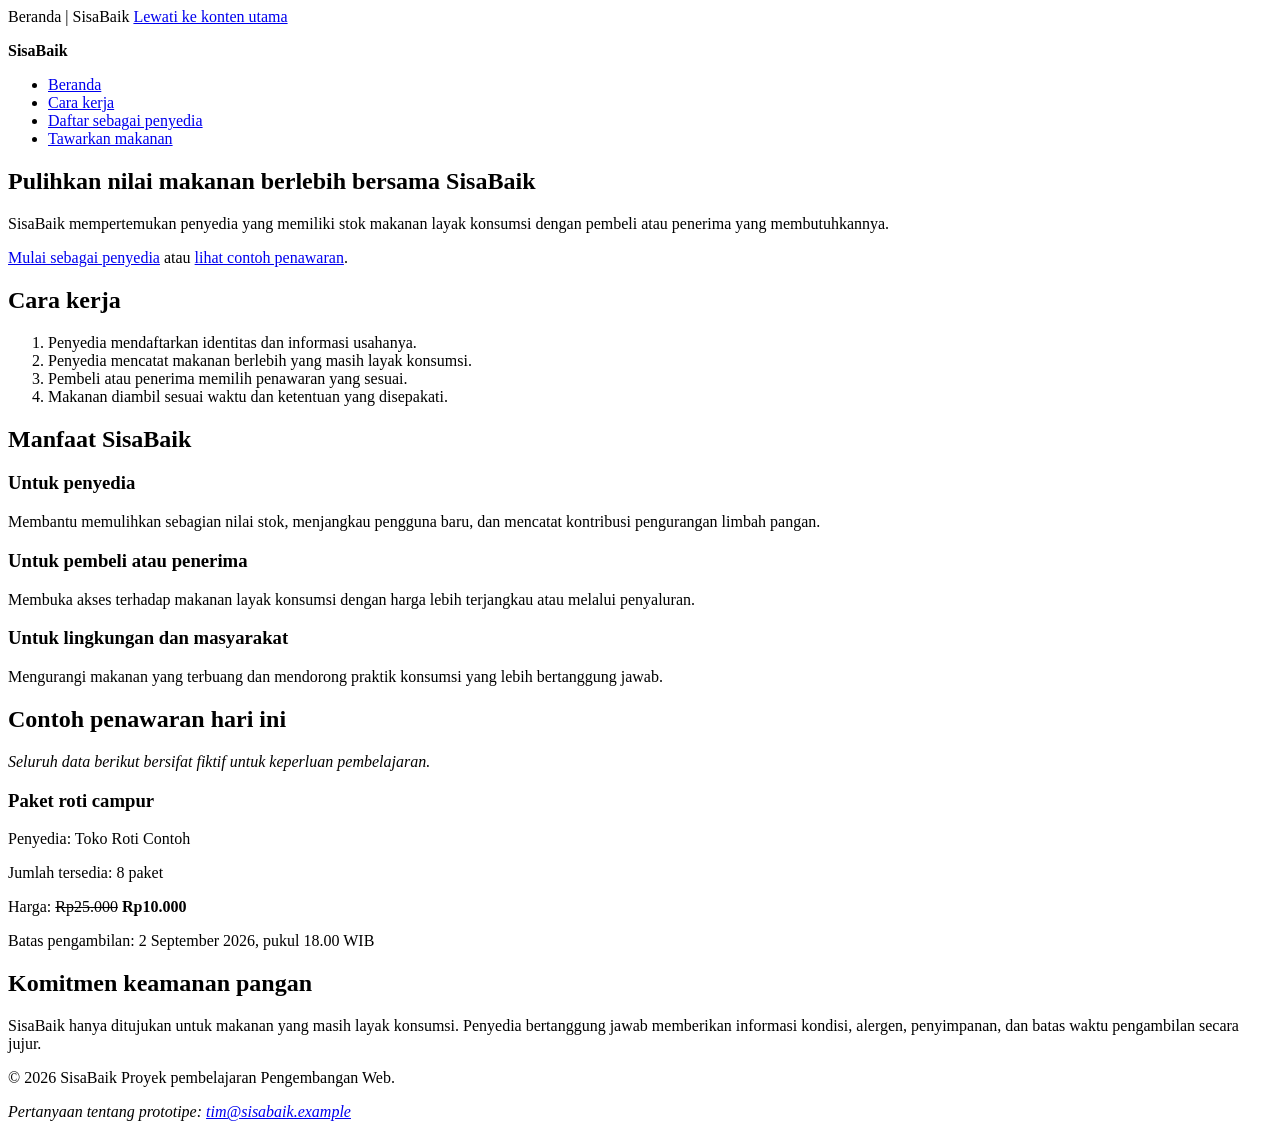
==== index.html @ 8a08f4ab "feat: add semantic SisaBaik information page" ====
<!doctype html>
<html lang="id">
<head>
<meta charset="utf-8">
<meta name="viewport" content="width=device-width, initial-scale=1">
<meta
name="description"
content="SisaBaik membantu penyedia menawarkan makanan berlebih agar tetap bernilai, terjangkau, dan tidak
terbuang."
<
<title>Beranda | SisaBaik</title>
</head>
<body>
<a href="#konten-utama">Lewati ke konten utama</a>
<header>
<p><strong>SisaBaik</strong></p>
<nav aria-label="Navigasi utama">
<ul>
<li><a href="index.html" aria-current="page">Beranda</a></li>
<li><a href="#cara-kerja">Cara kerja</a></li>
<li><a href="daftar-penyedia.html">Daftar sebagai penyedia</a></li>
<li><a href="tawarkan-makanan.html">Tawarkan makanan</a></li>
</ul>
</nav>
</header>
<main id="konten-utama" tabindex="-1">
<section aria-labelledby="judul-utama">
<h1 id="judul-utama">Pulihkan nilai makanan berlebih bersama SisaBaik</h1>
<p>
SisaBaik mempertemukan penyedia yang memiliki stok makanan layak konsumsi dengan pembeli atau penerima yang membutuhkannya.
</p>
<p>
<a href="daftar-penyedia.html">Mulai sebagai penyedia</a>
atau
<a href="#penawaran-contoh">lihat contoh penawaran</a>.
</p>
</section>
<section id="cara-kerja" aria-labelledby="judul-cara-kerja">
<h2 id="judul-cara-kerja">Cara kerja</h2>
<ol>
<li>Penyedia mendaftarkan identitas dan informasi usahanya. </li>
<li>Penyedia mencatat makanan berlebih yang masih layak konsumsi.</li>
<li>Pembeli atau penerima memilih penawaran yang sesuai.</li>
<li>Makanan diambil sesuai waktu dan ketentuan yang disepakati.</li>
</ol>
</section>
<section aria-labelledby="judul-manfaat">
<h2 id="judul-manfaat">Manfaat SisaBaik</h2>
<article>
<h3>Untuk penyedia</h3>
<p>
Membantu memulihkan sebagian nilai stok, menjangkau pengguna baru, dan mencatat kontribusi pengurangan limbah pangan.
</p>
</article>
<article>
<h3>Untuk pembeli atau penerima</h3>
<p>
Membuka akses terhadap makanan layak konsumsi dengan harga lebih terjangkau atau melalui penyaluran.
</p>
</article>
<article>
<h3>Untuk lingkungan dan masyarakat</h3>
<p>
Mengurangi makanan yang terbuang dan mendorong praktik konsumsi yang lebih bertanggung jawab.
</p>
</article>
</section>
<section id="penawaran-contoh" aria-labelledby="judul-penawaran">
<h2 id="judul-penawaran">Contoh penawaran hari ini</h2>
<p><em>Seluruh data berikut bersifat fiktif untuk keperluan pembelajaran.</em></p>
<article>
<h3>Paket roti campur</h3>
<p>Penyedia: Toko Roti Contoh</p>
<p>Jumlah tersedia: <data value="8">8 paket</data></p>
<p>Harga: <del>Rp25.000</del> <strong>Rp10.000</strong></p>
<p>
Batas pengambilan:
<time datetime="2026-09-02T18:00:00+07:00">
2 September 2026, pukul 18.00 WIB
</time>
</p>
</article>
</section>
<section aria-labelledby="judul-keamanan">
<h2 id="judul-keamanan">Komitmen keamanan pangan</h2>
<p>
    SisaBaik hanya ditujukan untuk makanan yang masih layak konsumsi. Penyedia bertanggung jawab memberikan informasi kondisi, alergen, penyimpanan, dan batas waktu pengambilan secara jujur.
</p>
</section>
</main>
<footer>
<p>&copy; 2026 SisaBaik Proyek pembelajaran Pengembangan Web.</p>
<address>
Pertanyaan tentang prototipe:
<a href="mailto:tim@sisabaik.example">tim@sisabaik.example</a>
</address>
</footer>
</body>
</html>
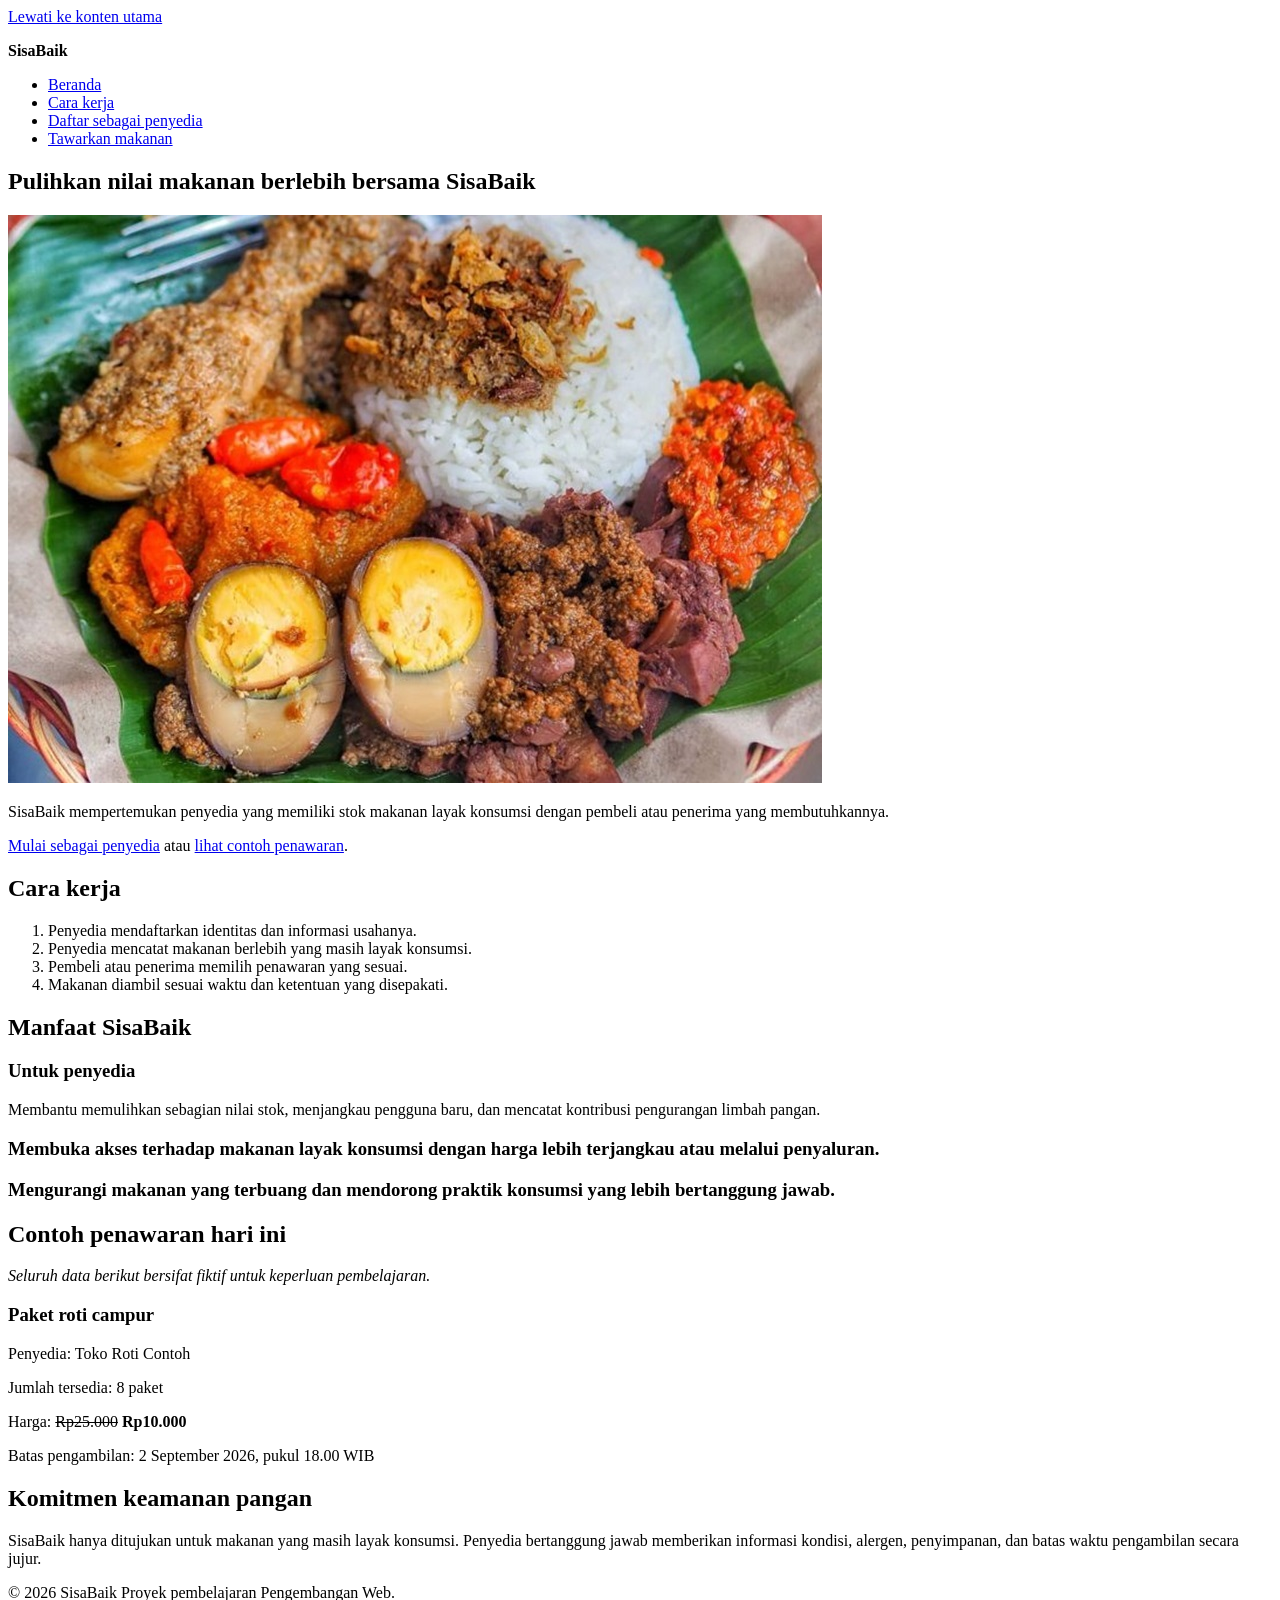
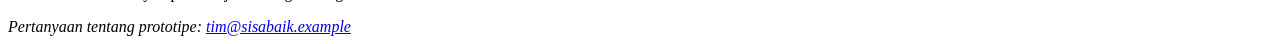
==== commit 17410489: "feat: add semantic SisaBaik information page" ====
--- a/index.html
+++ b/index.html
@@ -7,7 +7,7 @@
 name="description"
 content="SisaBaik membantu penyedia menawarkan makanan berlebih agar tetap bernilai, terjangkau, dan tidak
 terbuang."
-<
+>
 <title>Beranda | SisaBaik</title>
 </head>
 <body>
@@ -26,6 +26,7 @@
 <main id="konten-utama" tabindex="-1">
 <section aria-labelledby="judul-utama">
 <h1 id="judul-utama">Pulihkan nilai makanan berlebih bersama SisaBaik</h1>
+<img src="makanan-dari-daerah-di-indonesia.jpg" alt="Makanan berlebih yang ditawarkan">
 <p>
 SisaBaik mempertemukan penyedia yang memiliki stok makanan layak konsumsi dengan pembeli atau penerima yang membutuhkannya.
 </p>
@@ -53,13 +54,15 @@
 </p>
 </article>
 <article>
-<h3>Untuk pembeli atau penerima</h3>
+<h3>
+    <img="pembeli.jpg" alt="Untuk pembeli atau penerima">
 <p>
 Membuka akses terhadap makanan layak konsumsi dengan harga lebih terjangkau atau melalui penyaluran.
 </p>
 </article>
 <article>
-<h3>Untuk lingkungan dan masyarakat</h3>
+<h3>
+    <img="lingkungandanmasyarakat.jpg" alt="Untuk lingkungan dan masyarakat">
 <p>
 Mengurangi makanan yang terbuang dan mendorong praktik konsumsi yang lebih bertanggung jawab.
 </p>
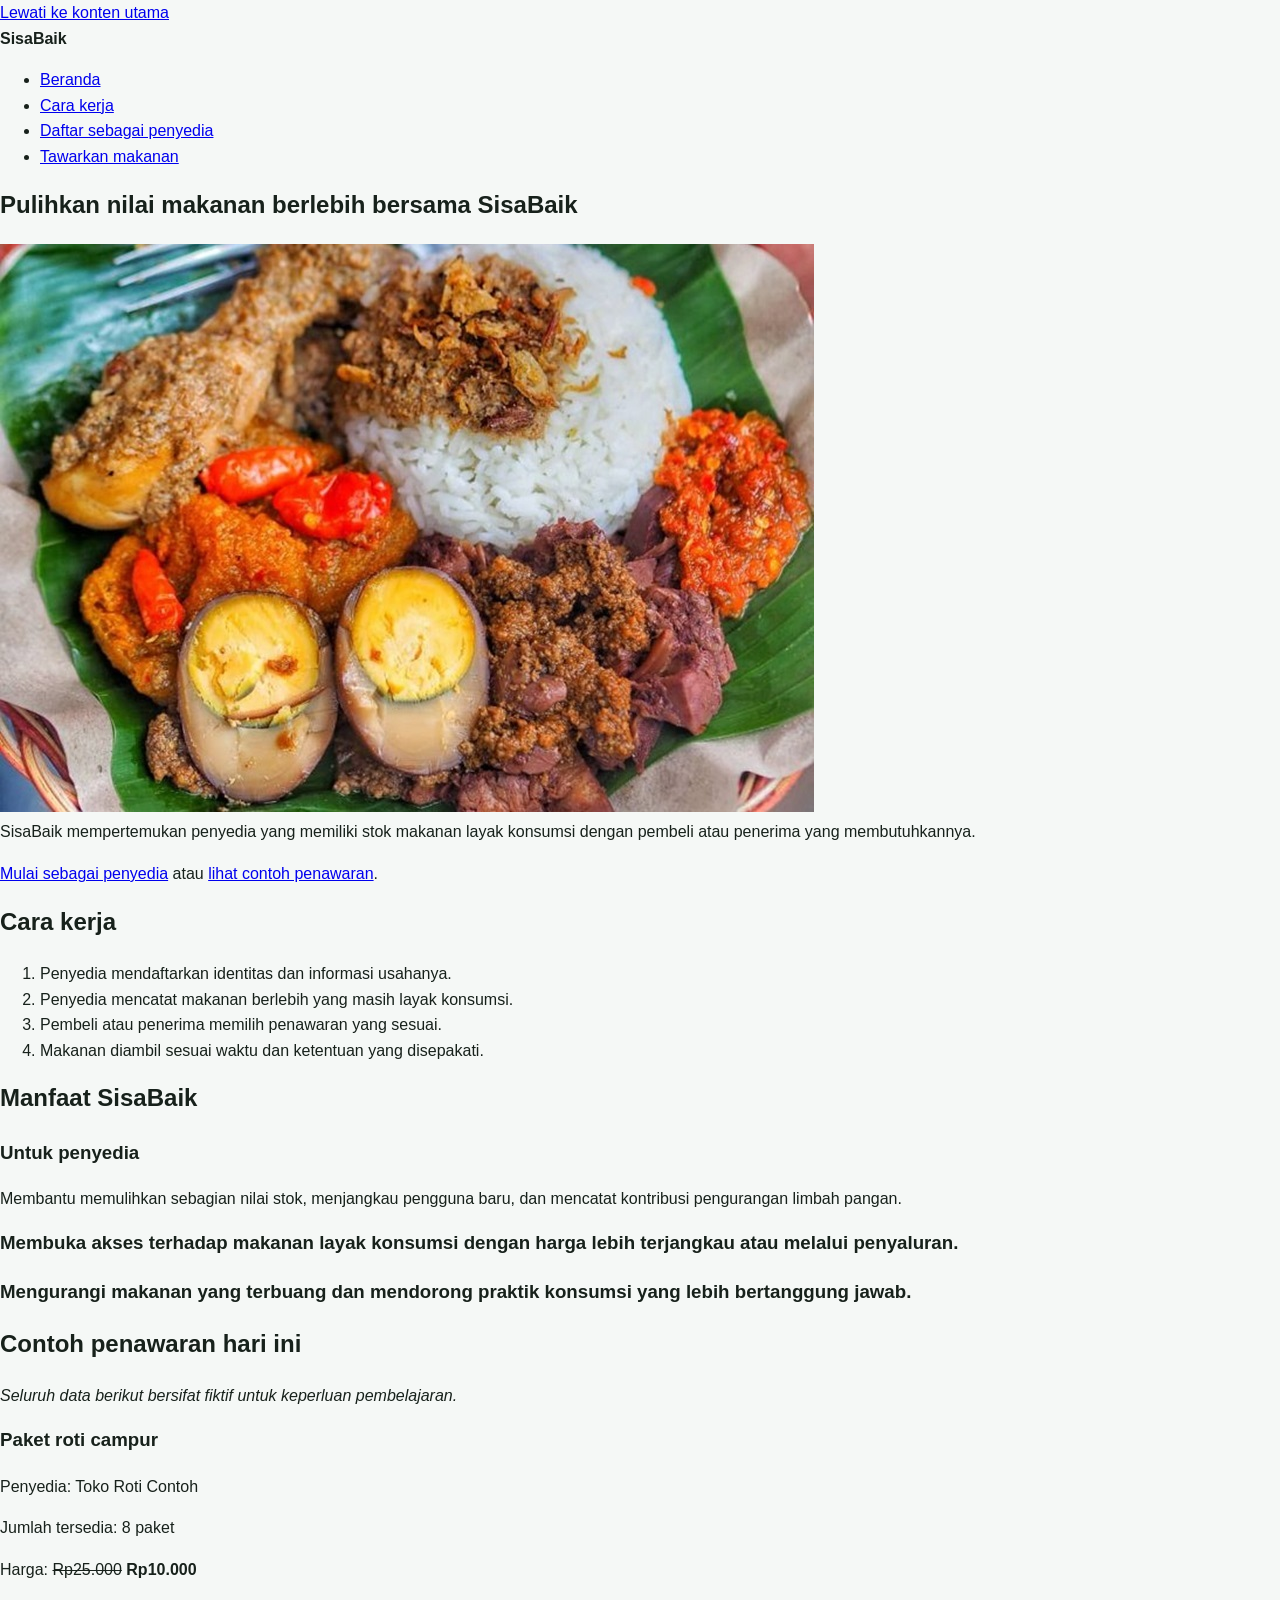
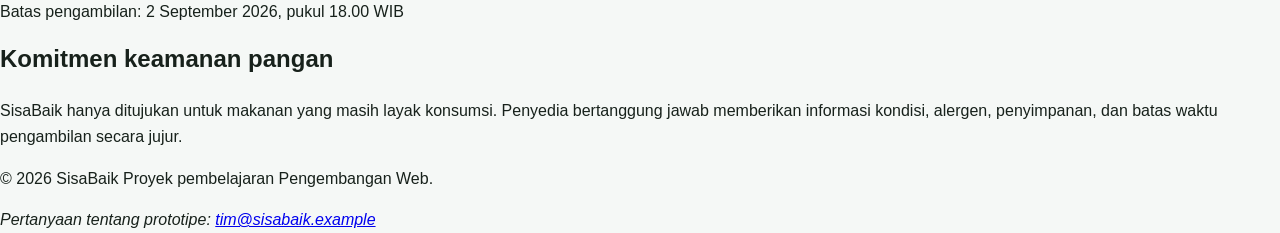
==== commit 616c4355: "feat: add responsive SisaBaik visual system" ====
--- a/index.html
+++ b/index.html
@@ -9,6 +9,7 @@
 terbuang."
 >
 <title>Beranda | SisaBaik</title>
+<link rel="stylesheet" href="styles.css">
 </head>
 <body>
 <a href="#konten-utama">Lewati ke konten utama</a>
--- a/styles.css
+++ b/styles.css
@@ -0,0 +1,281 @@
+:root {
+--color-primary: #176b4d;
+--color-primary-dark: #0f4f39;
+--color-primary-soft: #e8f5ef;
+--color-accent: #f2b84b;
+--color-text: #17211b;
+--color-muted: #52615a;
+--color-surface: #ffffff;
+--color-background: #f5f8f6;
+--color-border: #cbd8d1;
+--color-danger: #a52a2a;
+--shadow-card: 00.5rem 1.5rem rgb(23 33 27/10%);
+--radius-small: 0.5rem;
+--radius-medium: 0.9rem;
+--radius-large: 1.4rem;
+--content-width: 72rem;
+}
+*
+*::before,
+*::after {
+box-sizing: border-box;
+}
+html {
+scroll-behavior: smooth;
+}
+body {
+margin: 0;
+background: var(--color-background);
+color: var(--color-text);
+font-family: Arial, Helvetica, sans-serif;
+font-size: 1rem;
+line-height: 1.6;
+}
+h1, h2, h3, p { margin-block-start: 0; }
+h1,
+h2,
+h3 { } line-height: 1.2;
+h1 {
+max-width: 18ch;
+} margin-block-end: 1rem; font-size: clamp(2rem, 7vw, 3.75rem);
+h2 {
+} margin-block-end: 1rem; font-size: clamp(1.5rem, 4vw, 2.25rem);
+h3 {
+} margin-block-end: 0.6rem; font-size: 1.2rem;
+a { } color: var(--color-primary-dark); text-underline-offset: 0.2em;
+a:hover {
+    text-decoration-thickness: 0.18em;
+}
+:focus-visible {
+outline: 0.2rem solid var(--color-accent);
+outline-offset: 0.2rem;
+}
+.skip-link {
+position: absolute;
+inset-block-start: 0.5rem;
+inset-inline-start: 0.5rem;
+z-index: 100;
+padding: 0.7rem 1rem;
+border-radius: var(--radius-small);
+background: var(--color-text);
+color: var(--color-surface);
+transform: translateY(-180%);
+}
+.skip-link:focus {
+transform: translateY(0);
+}
+.container {
+width: min (100% - 2rem, var(--content-width));
+margin-inline: auto;
+}
+.site-header {
+background: var(--color-surface);
+border-block-end: 0.0625rem solid var(--color-border);
+}
+.header-layout { display: flex;
+    flex-direction: column;
+gap: 0.75rem;
+padding-block: 1rem;
+}
+.brand {
+} margin: 0; color: var(--color-primary-dark); font-size: 1.4rem; font-weight: 700;
+.nav-list {
+}
+display: flex; flex-wrap: wrap; gap: 0.5rem 1rem; margin: 0;
+padding: 0;
+list-style: none;
+.nav-list a {
+} display: inline-block; padding-block: 0.35rem;
+font-weight: 700;
+.nav-list a[aria-current="page"] {
+}
+color: var(--color-primary);
+text-decoration-thickness: 0.2em;
+.hero {
+padding-block: clamp (3rem, 10vw, 7rem);
+background:
+linear-gradient(135deg, rgb(232 245 239/95%), rgb(255 255 255/92%));
+}
+.hero-layout {
+display: grid; gap: 2rem; align-items: center;
+}
+.eyebrow {
+margin-block-end: 0.5rem; color: var(--color-primary-dark); font-weight: 700; letter-spacing: 0.05em; text-transform: uppercase;
+}
+.lead {
+max-width: 62ch; color: var(--color-muted); font-size: 1.1rem;
+}
+.hero-panel {
+padding: 1.5rem; border: 0.0625rem solid var(--color-border); border-radius: var(--radius-large); background: var(--color-surface); box-shadow: var(--shadow-card);
+}
+.hero-panel strong { display: block; color: var(--color-primary-dark); font-size: 2rem;
+}
+.button-group,
+.form-actions {
+display: flex;
+flex-wrap: wrap;
+gap: 0.75rem;
+align-items: center;
+}
+.button {
+display: inline-block; padding: 0.75rem 1rem; border: 0.125rem solid var(--color-primary); border-radius: var(--radius-small); background: var(--color-primary); color: var(--color-surface); font: inherit;
+font-weight: 700;
+line-height: 1.2;
+text-decoration: none;
+cursor: pointer;
+}
+.button:hover {
+background: var(--color-primary-dark); border-color: var(--color-primary-dark);
+}
+.button-secondary {
+background: transparent;
+color: var(--color-primary-dark);
+}
+.section {
+padding-block: clamp(2.5rem, 7vw, 5rem);
+}
+.section-alt {
+background: var(--color-surface);
+}
+.section-intro {
+max-width: 65ch;
+color: var(--color-muted);
+}
+.steps-grid,
+.benefit-grid, .offer-grid { display: grid; grid-template-columns: 1fr; gap: 1rem;
+}
+.card {
+padding: 1.25rem; border: 0.0625rem solid var(--color-border); border-radius: var(--radius-medium); background: var(--color-surface); box-shadow: var(--shadow-card);
+}
+.step-number {
+display: inline-grid; width: 2.25rem;
+height: 2.25rem; margin-block-end: 0.75rem; place-items: center; border-radius: 50%; background: var(--color-primary-soft); color: var(--color-primary-dark); font-weight: 700;
+}
+.offer-card {
+}
+display: flex;
+flex-direction: column;
+overflow: hidden;
+border: 0.0625rem solid var(--color-border);
+border-radius: var(--radius-medium);
+background: var(--color-surface);
+box-shadow: var(--shadow-card);
+.offer-card_visual {
+min-height: 8rem;
+background: linear-gradient(135deg, var(--color-primary), var(--color-primary-dark));
+}
+.offer-card_content {
+display: flex;
+flex: 1;
+flex-direction: column;
+padding: 1.25rem;
+}
+.offer-card_meta {
+color: var(--color-muted);
+}
+.offer-card_price {
+margin-block-start: auto; font-size: 1.15rem;
+}
+.badge {
+display: inline-block;
+width: fit-content;
+margin-block-end: 0.75rem;
+padding: 0.25rem 0.6rem;
+border-radius: 999px;
+background: var(--color-primary-soft);
+color: var(--color-primary-dark);
+font-size: 0.85rem;
+font-weight: 700;
+}
+.notice {
+padding: 1rem;
+border-inline-start: 0.3rem solid var(--color-primary);
+border-radius: var(--radius-small);
+background: var(--color-primary-soft);
+}
+.page-heading {
+padding-block: clamp(2.5rem, 7vw, 5rem) 2rem;
+}
+.form-card {
+max-width: 56rem;
+margin-block-end: 3rem;
+padding: clamp (1rem, 4vw, 2rem);
+border: 0.0625rem solid var(--color-border);
+border-radius: var(--radius-large);
+background: var(--color-surface);
+box-shadow: var(--shadow-card);
+}
+.form-section {
+margin: 0 0 1.5rem;
+padding: 1.25rem;
+border: 0.0625rem solid var(--color-border);
+border-radius: var(--radius-medium);
+}
+.form-section legend {
+padding-inline: 0.4rem;
+color: var(--color-primary-dark); font-size: 1.1rem; font-weight: 700;
+}
+label {
+} display: inline-block; margin-block-end: 0.35rem; font-weight: 700;
+input,
+select,
+textarea {
+width: 100%; padding: 0.7rem 0.75rem; border: 0.0625rem solid #809087; border-radius: var(--radius-small); background: var(--color-surface); color: var(--color-text);
+font: inherit;
+}
+textarea {
+resize: vertical;
+}
+input:focus,
+select:focus,
+textarea:focus {
+border-color: var(--color-primary-dark);
+}
+input[type="checkbox"],
+input[type="radio"] {
+width: 1.1rem;
+height: 1.1rem; margin: 0.2rem 0 0; accent-color: var(--color-primary);
+}
+.required-note {
+} color: var(--color-muted);
+.site-footer {
+padding-block: 2rem;
+background: var(--color-primary-dark); color: var(--color-surface);
+}
+.site-footer a { } color: var(--color-surface);
+.footer-layout {
+} display: flex; flex-direction: column; gap: 0.5rem;
+.footer-layout p,
+.footer-layout address {
+margin: 0;
+}
+@media (min-width: 48rem) {
+.header-layout {
+flex-direction: row;
+justify-content: space-between;
+align-items: center;
+}
+.hero-layout {
+grid-template-columns: minmax(0, 1.5fr) minmax (15rem, 0.7fr);
+}
+.steps-grid,
+.benefit-grid {
+grid-template-columns: repeat(3, minmax(0, 1fr));
+}
+.offer-grid { } grid-template-columns: repeat(2, minmax(0, 1fr));
+.footer-layout {
+flex-direction: row;
+justify-content: space-between;
+align-items: center;
+}
+}
+@media (min-width: 68rem) {
+.offer-grid {
+grid-template-columns: repeat(3, minmax(0, 1fr));
+}
+}
+@media (prefers-reduced-motion: reduce) {
+html {
+scroll-behavior: auto;
+}
+}
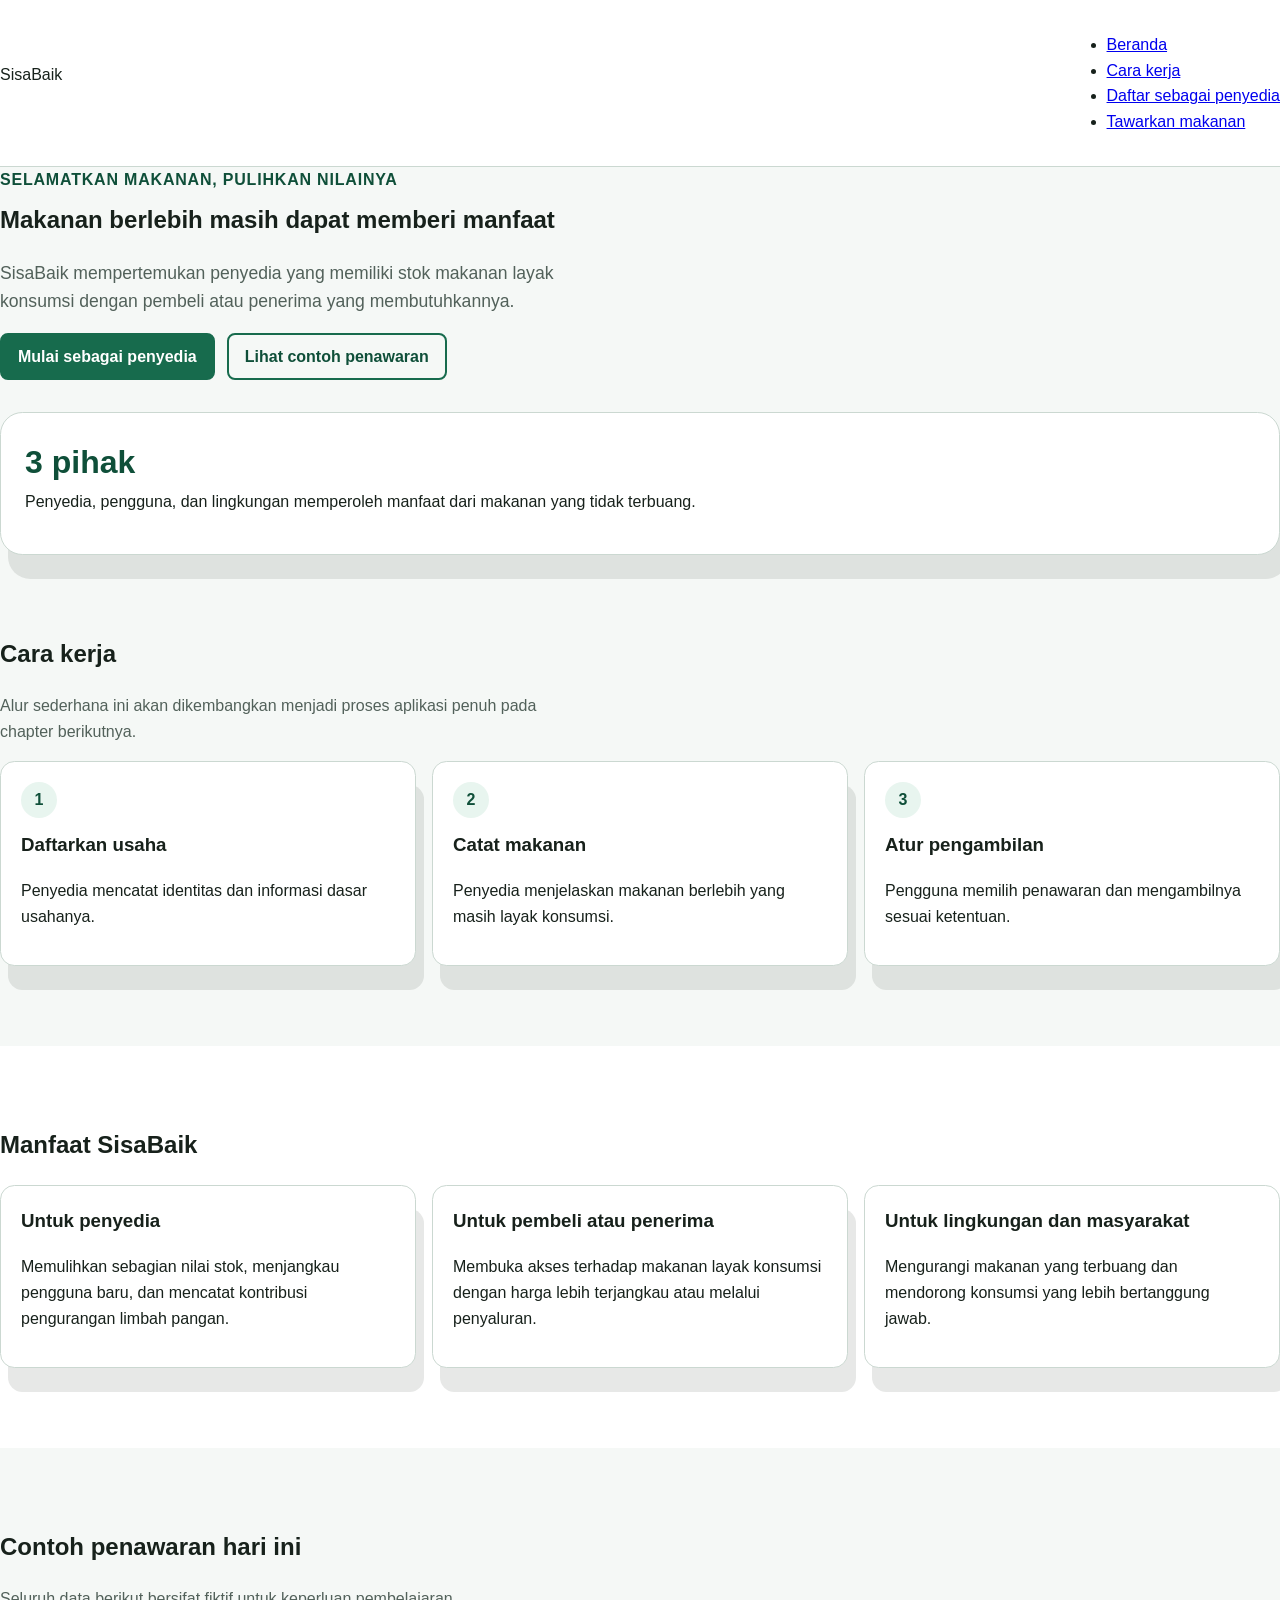
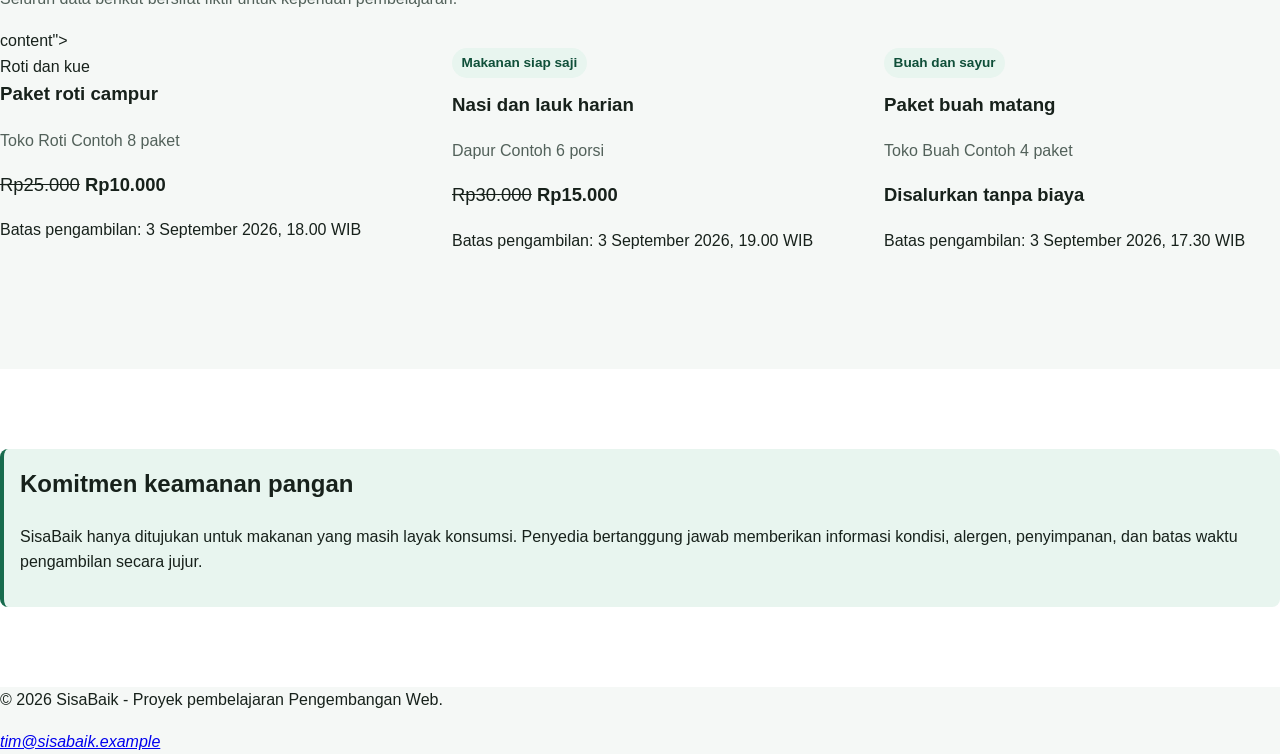
==== commit 6b747302: "style: apply responsive layout to SisaBaik pages" ====
--- a/index.html
+++ b/index.html
@@ -3,101 +3,144 @@
 <head>
 <meta charset="utf-8">
 <meta name="viewport" content="width=device-width, initial-scale=1">
-<meta
-name="description"
-content="SisaBaik membantu penyedia menawarkan makanan berlebih agar tetap bernilai, terjangkau, dan tidak
-terbuang."
->
+<meta name="description" content="SisaBaik membantu penyedia menawarkan makanan berlebih agar tetap bernilai, terjangkau, dan tidak terbuang.">
 <title>Beranda | SisaBaik</title>
 <link rel="stylesheet" href="styles.css">
 </head>
 <body>
-<a href="#konten-utama">Lewati ke konten utama</a>
-<header>
-<p><strong>SisaBaik</strong></p>
+<a class="skip-link" href="#konten-utama">Lewati ke konten utama</a>
+<header class="site-header">
+<div class="container header-layout">
+<p class="brand">SisaBaik</p>
 <nav aria-label="Navigasi utama">
-<ul>
+<ul class="nav-list">
 <li><a href="index.html" aria-current="page">Beranda</a></li>
 <li><a href="#cara-kerja">Cara kerja</a></li>
 <li><a href="daftar-penyedia.html">Daftar sebagai penyedia</a></li>
 <li><a href="tawarkan-makanan.html">Tawarkan makanan</a></li>
 </ul>
 </nav>
+</div>
 </header>
 <main id="konten-utama" tabindex="-1">
-<section aria-labelledby="judul-utama">
-<h1 id="judul-utama">Pulihkan nilai makanan berlebih bersama SisaBaik</h1>
-<img src="makanan-dari-daerah-di-indonesia.jpg" alt="Makanan berlebih yang ditawarkan">
-<p>
-SisaBaik mempertemukan penyedia yang memiliki stok makanan layak konsumsi dengan pembeli atau penerima yang membutuhkannya.
-</p>
-<p>
-<a href="daftar-penyedia.html">Mulai sebagai penyedia</a>
-atau
-<a href="#penawaran-contoh">lihat contoh penawaran</a>.
-</p>
+<section class="hero" aria-labelledby="judul-utama">
+<div class="container hero-layout">
+<div>
+<p class="eyebrow">Selamatkan makanan, pulihkan nilainya</p>
+<h1 id="judul-utama">Makanan berlebih masih dapat memberi manfaat</h1>
+<p class="lead">SisaBaik mempertemukan penyedia yang memiliki stok makanan layak konsumsi dengan pembeli
+atau penerima yang membutuhkannya.</p>
+<div class="button-group">
+<a class="button" href="daftar-penyedia.html">Mulai sebagai penyedia</a>
+<a class="button button-secondary" href="#penawaran-contoh">Lihat contoh penawaran</a>
+</div>
+</div>
+<aside class="hero-panel" aria-label="Ringkasan manfaat SisaBaik">
+<strong>3 pihak</strong>
+<p>Penyedia, pengguna, dan lingkungan memperoleh manfaat dari makanan yang tidak terbuang.</p>
+</aside>
+</div>
 </section>
-<section id="cara-kerja" aria-labelledby="judul-cara-kerja">
+<section class="section" id="cara-kerja" aria-labelledby="judul-cara-kerja">
+<div class="container">
 <h2 id="judul-cara-kerja">Cara kerja</h2>
-<ol>
-<li>Penyedia mendaftarkan identitas dan informasi usahanya. </li>
-<li>Penyedia mencatat makanan berlebih yang masih layak konsumsi.</li>
-<li>Pembeli atau penerima memilih penawaran yang sesuai.</li>
-<li>Makanan diambil sesuai waktu dan ketentuan yang disepakati.</li>
-</ol>
+<p class="section-intro">Alur sederhana ini akan dikembangkan menjadi proses aplikasi penuh pada chapter
+berikutnya.</p>
+<div class="steps-grid">
+<article class="card">
+<span class="step-number" aria-hidden="true">1</span>
+<h3>Daftarkan usaha</h3>
+<p>Penyedia mencatat identitas dan informasi dasar usahanya.</p>
+</article>
+<article class="card">
+<span class="step-number" aria-hidden="true">2</span>
+<h3>Catat makanan</h3>
+<p>Penyedia menjelaskan makanan berlebih yang masih layak konsumsi.</p>
+</article>
+<article class="card">
+<span class="step-number" aria-hidden="true">3</span>
+<h3>Atur pengambilan</h3>
+<p>Pengguna memilih penawaran dan mengambilnya sesuai ketentuan.</p>
+</article>
+</div>
+</div>
 </section>
-<section aria-labelledby="judul-manfaat">
+<section class="section section-alt" aria-labelledby="judul-manfaat">
+<div class="container">
 <h2 id="judul-manfaat">Manfaat SisaBaik</h2>
-<article>
+<div class="benefit-grid">
+<article class="card">
 <h3>Untuk penyedia</h3>
-<p>
-Membantu memulihkan sebagian nilai stok, menjangkau pengguna baru, dan mencatat kontribusi pengurangan limbah pangan.
-</p>
+<p>Memulihkan sebagian nilai stok, menjangkau pengguna baru, dan mencatat kontribusi pengurangan limbah
+pangan.</p>
 </article>
-<article>
-<h3>
-    <img="pembeli.jpg" alt="Untuk pembeli atau penerima">
-<p>
-Membuka akses terhadap makanan layak konsumsi dengan harga lebih terjangkau atau melalui penyaluran.
-</p>
+<article class="card">
+<h3>Untuk pembeli atau penerima</h3>
+<p>Membuka akses terhadap makanan layak konsumsi dengan harga lebih terjangkau atau melalui
+penyaluran.</p>
 </article>
-<article>
-<h3>
-    <img="lingkungandanmasyarakat.jpg" alt="Untuk lingkungan dan masyarakat">
-<p>
-Mengurangi makanan yang terbuang dan mendorong praktik konsumsi yang lebih bertanggung jawab.
-</p>
+<article class="card">
+<h3>Untuk lingkungan dan masyarakat</h3>
+<p>Mengurangi makanan yang terbuang dan mendorong konsumsi yang lebih bertanggung jawab.</p>
 </article>
+</div>
+</div>
 </section>
-<section id="penawaran-contoh" aria-labelledby="judul-penawaran">
+<section class="section" id="penawaran-contoh" aria-labelledby="judul-penawaran">
+<div class="container">
 <h2 id="judul-penawaran">Contoh penawaran hari ini</h2>
-<p><em>Seluruh data berikut bersifat fiktif untuk keperluan pembelajaran.</em></p>
-<article>
+<p class="section-intro">Seluruh data berikut bersifat fiktif untuk keperluan pembelajaran.</p>
+<div class="offer-grid">
+<article class="offer-card">
+<div class="offer-card_visual" aria-hidden="true"></div>
+content"> <div class="offer-card
+<span class="badge">Roti dan kue</span>
 <h3>Paket roti campur</h3>
-<p>Penyedia: Toko Roti Contoh</p>
-<p>Jumlah tersedia: <data value="8">8 paket</data></p>
-<p>Harga: <del>Rp25.000</del> <strong>Rp10.000</strong></p>
-<p>
-Batas pengambilan:
-<time datetime="2026-09-02T18:00:00+07:00">
-2 September 2026, pukul 18.00 WIB
-</time>
-</p>
+<p class="offer-card_meta">Toko Roti Contoh <data value="8">8 paket</data></p>
+<p class="offer-card_price"><del>Rp25.000</del> <strong>Rp10.000</strong></p>
+<p>Batas pengambilan: <time datetime="2026-09-03T18:00:00+07:00">3 September 2026, 18.00
+WIB</time></p>
+</div>
 </article>
+<article class="offer-card">
+<div class="offer-card_visual" aria-hidden="true"></div>
+<div class="offer-card_content">
+<span class="badge">Makanan siap saji</span>
+<h3>Nasi dan lauk harian</h3>
+<p class="offer-card_meta">Dapur Contoh <data value="6">6 porsi</data></p>
+<p class="offer-card_price"><del>Rp30.000</del> <strong>Rp15.000</strong></p>
+<p>Batas pengambilan: <time datetime="2026-09-03T19:00:00+07:00">3 September 2026, 19.00
+WIB</time></p>
+</div>
+</article>
+<article class="offer-card">
+<div class="offer-card_visual" aria-hidden="true"></div>
+<div class="offer-card_content">
+<span class="badge">Buah dan sayur</span>
+<h3>Paket buah matang</h3>
+<p class="offer-card_meta">Toko Buah Contoh <data value="4">4 paket</data></p>
+<p class="offer-card_price"><strong>Disalurkan tanpa biaya</strong></p>
+<p>Batas pengambilan: <time datetime="2026-09-03T17:30:00+07:00">3 September 2026, 17.30
+WIB</time></p>
+</div>
+</article>
+</div>
+</div>
 </section>
-<section aria-labelledby="judul-keamanan">
+<section class="section section-alt" aria-labelledby="judul-keamanan">
+<div class="container">
+<div class="notice">
 <h2 id="judul-keamanan">Komitmen keamanan pangan</h2>
-<p>
-    SisaBaik hanya ditujukan untuk makanan yang masih layak konsumsi. Penyedia bertanggung jawab memberikan informasi kondisi, alergen, penyimpanan, dan batas waktu pengambilan secara jujur.
-</p>
+<p>SisaBaik hanya ditujukan untuk makanan yang masih layak konsumsi. Penyedia bertanggung jawab memberikan informasi kondisi, alergen, penyimpanan, dan batas waktu pengambilan secara jujur.</p>
+</div>
+</div>
 </section>
 </main>
-<footer>
-<p>&copy; 2026 SisaBaik Proyek pembelajaran Pengembangan Web.</p>
-<address>
-Pertanyaan tentang prototipe:
-<a href="mailto:tim@sisabaik.example">tim@sisabaik.example</a>
-</address>
+<footer class="site-footer">
+<div class="container footer-layout">
+<p>&copy; 2026 SisaBaik - Proyek pembelajaran Pengembangan Web.</p>
+<address><a href="mailto:tim@sisabaik.example">tim@sisabaik.example</a></address>
+</div>
 </footer>
 </body>
 </html>
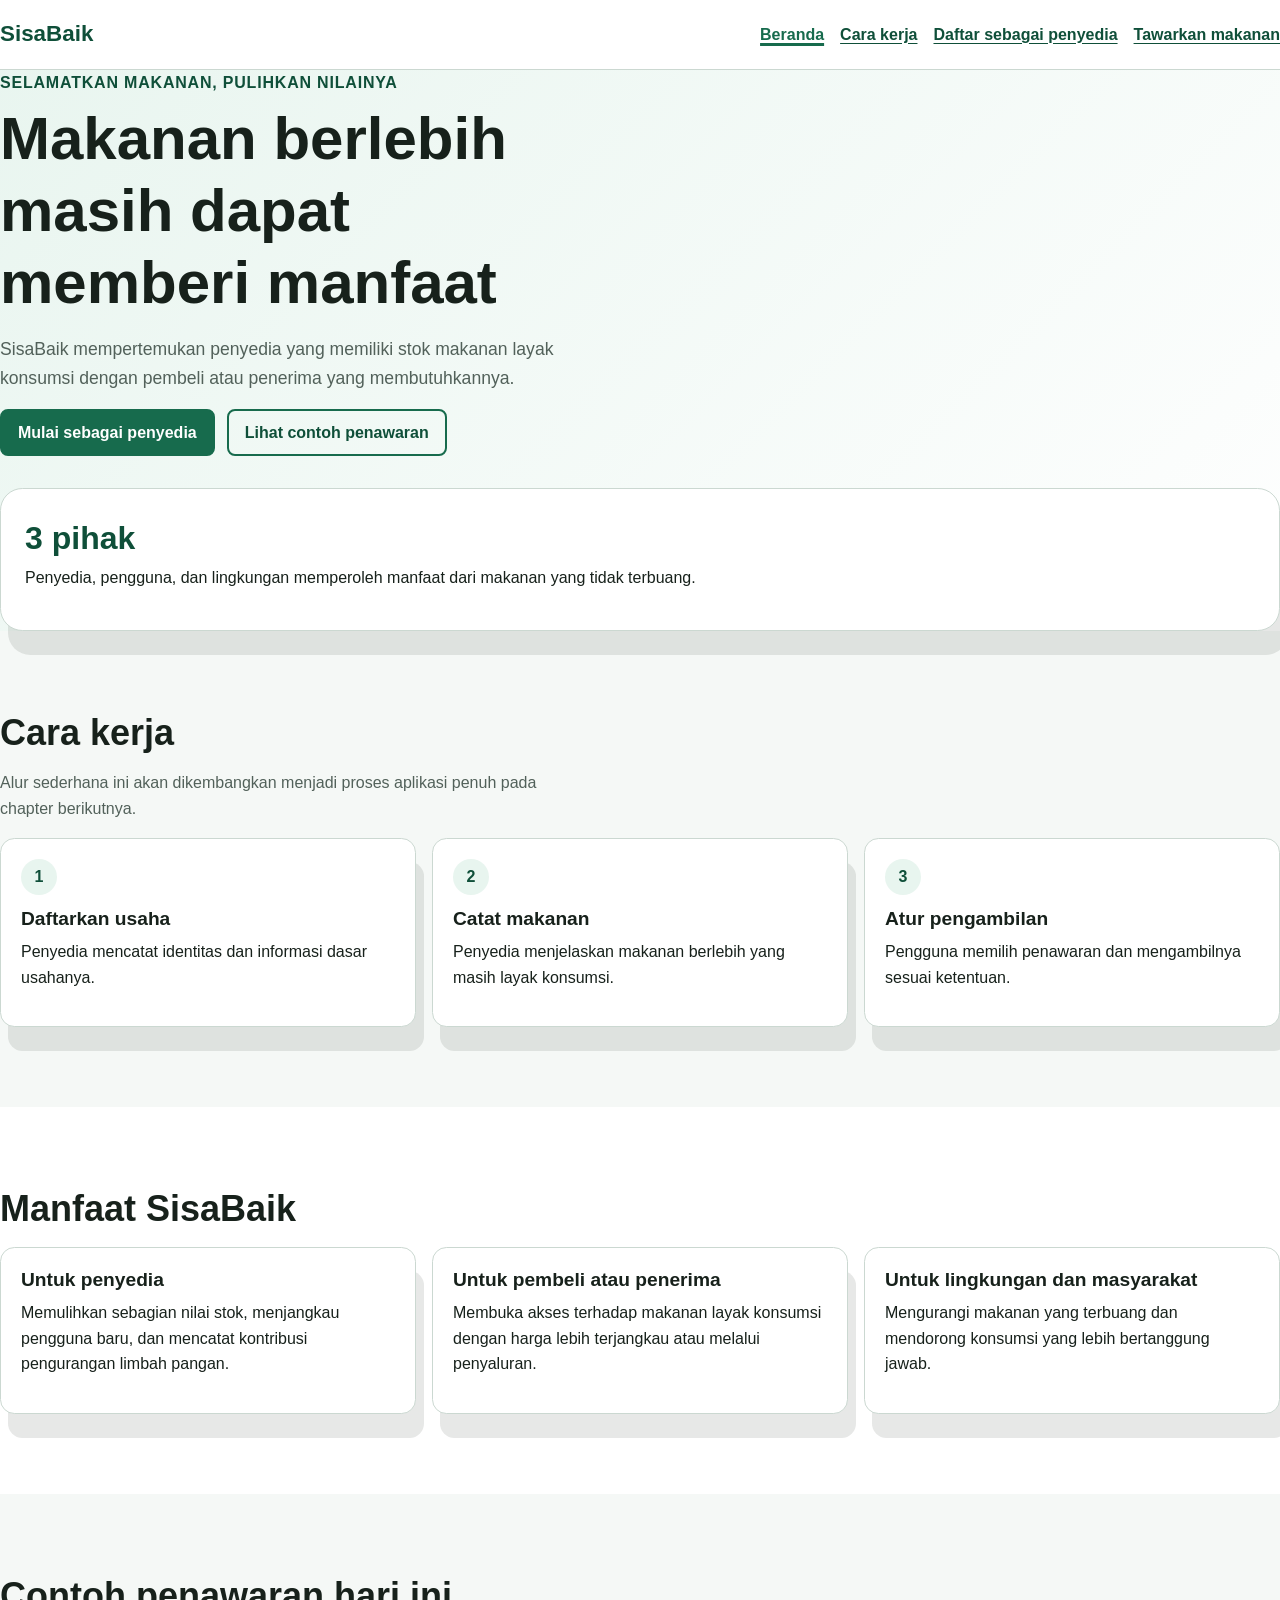
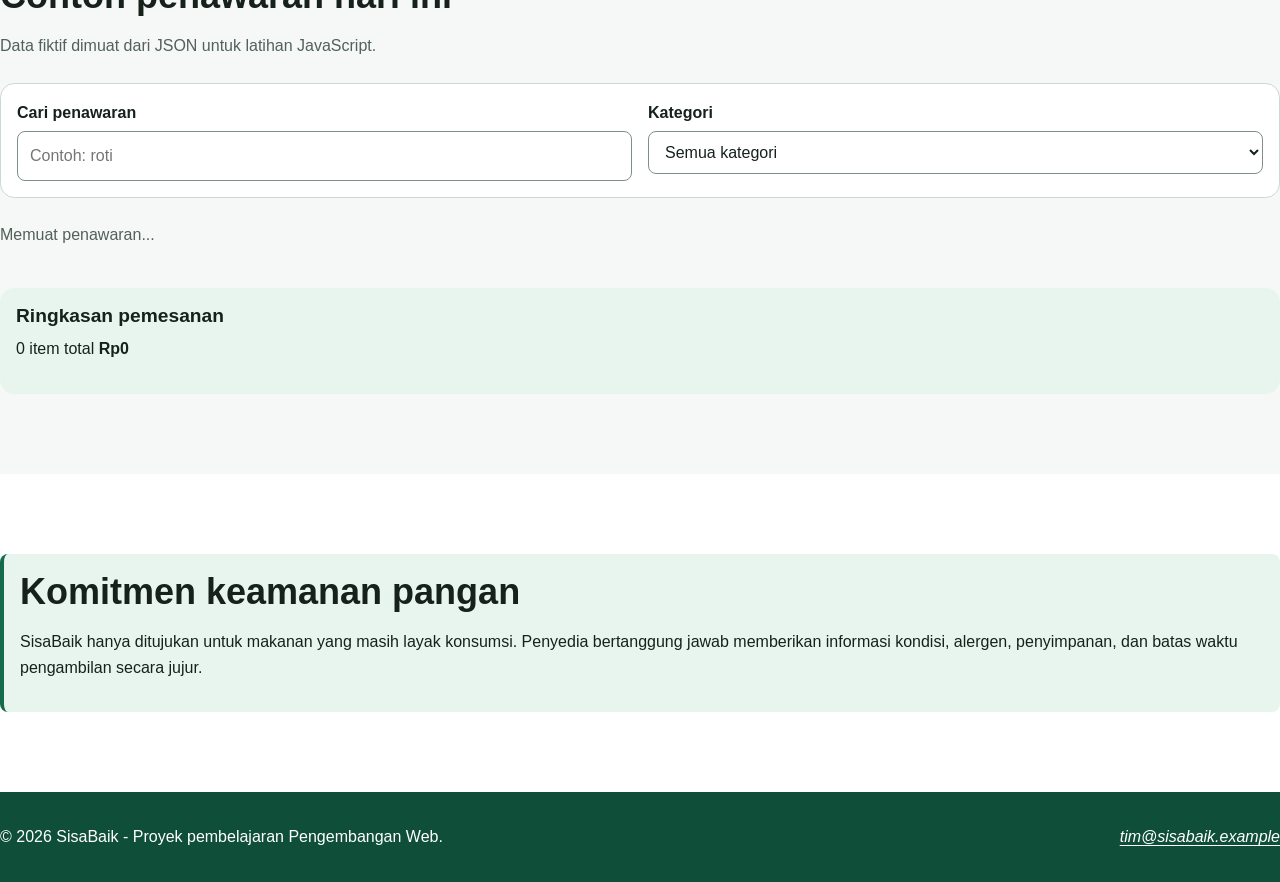
==== commit 8eaf0f47: "feat: add JSON-powered offer catalog" ====
--- a/index.html
+++ b/index.html
@@ -1,146 +1,327 @@
+
 <!doctype html>
 <html lang="id">
+
 <head>
-<meta charset="utf-8">
-<meta name="viewport" content="width=device-width, initial-scale=1">
-<meta name="description" content="SisaBaik membantu penyedia menawarkan makanan berlebih agar tetap bernilai, terjangkau, dan tidak terbuang.">
-<title>Beranda | SisaBaik</title>
-<link rel="stylesheet" href="styles.css">
+    <meta charset="utf-8">
+    <meta name="viewport" content="width=device-width, initial-scale=1">
+    <meta name="description"
+        content="SisaBaik membantu penyedia menawarkan makanan berlebih agar tetap bernilai, terjangkau, dan tidak terbuang.">
+
+    <title>Beranda | SisaBaik</title>
+
+    <link rel="stylesheet" href="styles.css">
+    <script src="app.js" defer></script>
+    
 </head>
+
 <body>
-<a class="skip-link" href="#konten-utama">Lewati ke konten utama</a>
-<header class="site-header">
-<div class="container header-layout">
-<p class="brand">SisaBaik</p>
-<nav aria-label="Navigasi utama">
-<ul class="nav-list">
-<li><a href="index.html" aria-current="page">Beranda</a></li>
-<li><a href="#cara-kerja">Cara kerja</a></li>
-<li><a href="daftar-penyedia.html">Daftar sebagai penyedia</a></li>
-<li><a href="tawarkan-makanan.html">Tawarkan makanan</a></li>
-</ul>
-</nav>
-</div>
-</header>
-<main id="konten-utama" tabindex="-1">
-<section class="hero" aria-labelledby="judul-utama">
-<div class="container hero-layout">
-<div>
-<p class="eyebrow">Selamatkan makanan, pulihkan nilainya</p>
-<h1 id="judul-utama">Makanan berlebih masih dapat memberi manfaat</h1>
-<p class="lead">SisaBaik mempertemukan penyedia yang memiliki stok makanan layak konsumsi dengan pembeli
-atau penerima yang membutuhkannya.</p>
-<div class="button-group">
-<a class="button" href="daftar-penyedia.html">Mulai sebagai penyedia</a>
-<a class="button button-secondary" href="#penawaran-contoh">Lihat contoh penawaran</a>
-</div>
-</div>
-<aside class="hero-panel" aria-label="Ringkasan manfaat SisaBaik">
-<strong>3 pihak</strong>
-<p>Penyedia, pengguna, dan lingkungan memperoleh manfaat dari makanan yang tidak terbuang.</p>
-</aside>
-</div>
-</section>
-<section class="section" id="cara-kerja" aria-labelledby="judul-cara-kerja">
-<div class="container">
-<h2 id="judul-cara-kerja">Cara kerja</h2>
-<p class="section-intro">Alur sederhana ini akan dikembangkan menjadi proses aplikasi penuh pada chapter
-berikutnya.</p>
-<div class="steps-grid">
-<article class="card">
-<span class="step-number" aria-hidden="true">1</span>
-<h3>Daftarkan usaha</h3>
-<p>Penyedia mencatat identitas dan informasi dasar usahanya.</p>
-</article>
-<article class="card">
-<span class="step-number" aria-hidden="true">2</span>
-<h3>Catat makanan</h3>
-<p>Penyedia menjelaskan makanan berlebih yang masih layak konsumsi.</p>
-</article>
-<article class="card">
-<span class="step-number" aria-hidden="true">3</span>
-<h3>Atur pengambilan</h3>
-<p>Pengguna memilih penawaran dan mengambilnya sesuai ketentuan.</p>
-</article>
-</div>
-</div>
-</section>
-<section class="section section-alt" aria-labelledby="judul-manfaat">
-<div class="container">
-<h2 id="judul-manfaat">Manfaat SisaBaik</h2>
-<div class="benefit-grid">
-<article class="card">
-<h3>Untuk penyedia</h3>
-<p>Memulihkan sebagian nilai stok, menjangkau pengguna baru, dan mencatat kontribusi pengurangan limbah
-pangan.</p>
-</article>
-<article class="card">
-<h3>Untuk pembeli atau penerima</h3>
-<p>Membuka akses terhadap makanan layak konsumsi dengan harga lebih terjangkau atau melalui
-penyaluran.</p>
-</article>
-<article class="card">
-<h3>Untuk lingkungan dan masyarakat</h3>
-<p>Mengurangi makanan yang terbuang dan mendorong konsumsi yang lebih bertanggung jawab.</p>
-</article>
-</div>
-</div>
-</section>
-<section class="section" id="penawaran-contoh" aria-labelledby="judul-penawaran">
-<div class="container">
-<h2 id="judul-penawaran">Contoh penawaran hari ini</h2>
-<p class="section-intro">Seluruh data berikut bersifat fiktif untuk keperluan pembelajaran.</p>
-<div class="offer-grid">
-<article class="offer-card">
-<div class="offer-card_visual" aria-hidden="true"></div>
-content"> <div class="offer-card
-<span class="badge">Roti dan kue</span>
-<h3>Paket roti campur</h3>
-<p class="offer-card_meta">Toko Roti Contoh <data value="8">8 paket</data></p>
-<p class="offer-card_price"><del>Rp25.000</del> <strong>Rp10.000</strong></p>
-<p>Batas pengambilan: <time datetime="2026-09-03T18:00:00+07:00">3 September 2026, 18.00
-WIB</time></p>
-</div>
-</article>
-<article class="offer-card">
-<div class="offer-card_visual" aria-hidden="true"></div>
-<div class="offer-card_content">
-<span class="badge">Makanan siap saji</span>
-<h3>Nasi dan lauk harian</h3>
-<p class="offer-card_meta">Dapur Contoh <data value="6">6 porsi</data></p>
-<p class="offer-card_price"><del>Rp30.000</del> <strong>Rp15.000</strong></p>
-<p>Batas pengambilan: <time datetime="2026-09-03T19:00:00+07:00">3 September 2026, 19.00
-WIB</time></p>
-</div>
-</article>
-<article class="offer-card">
-<div class="offer-card_visual" aria-hidden="true"></div>
-<div class="offer-card_content">
-<span class="badge">Buah dan sayur</span>
-<h3>Paket buah matang</h3>
-<p class="offer-card_meta">Toko Buah Contoh <data value="4">4 paket</data></p>
-<p class="offer-card_price"><strong>Disalurkan tanpa biaya</strong></p>
-<p>Batas pengambilan: <time datetime="2026-09-03T17:30:00+07:00">3 September 2026, 17.30
-WIB</time></p>
-</div>
-</article>
-</div>
-</div>
-</section>
-<section class="section section-alt" aria-labelledby="judul-keamanan">
-<div class="container">
-<div class="notice">
-<h2 id="judul-keamanan">Komitmen keamanan pangan</h2>
-<p>SisaBaik hanya ditujukan untuk makanan yang masih layak konsumsi. Penyedia bertanggung jawab memberikan informasi kondisi, alergen, penyimpanan, dan batas waktu pengambilan secara jujur.</p>
-</div>
-</div>
-</section>
-</main>
-<footer class="site-footer">
-<div class="container footer-layout">
-<p>&copy; 2026 SisaBaik - Proyek pembelajaran Pengembangan Web.</p>
-<address><a href="mailto:tim@sisabaik.example">tim@sisabaik.example</a></address>
-</div>
-</footer>
+    <a class="skip-link" href="#konten-utama">
+        Lewati ke konten utama
+    </a>
+
+    <header class="site-header">
+        <div class="container header-layout">
+            <p class="brand">SisaBaik</p>
+
+            <nav aria-label="Navigasi utama">
+                <ul class="nav-list">
+                    <li>
+                        <a href="index.html" aria-current="page">
+                            Beranda
+                        </a>
+                    </li>
+                    <li>
+                        <a href="#cara-kerja">
+                            Cara kerja
+                        </a>
+                    </li>
+                    <li>
+                        <a href="daftar-penyedia.html">
+                            Daftar sebagai penyedia
+                        </a>
+                    </li>
+                    <li>
+                        <a href="tawarkan-makanan.html">
+                            Tawarkan makanan
+                        </a>
+                    </li>
+                </ul>
+            </nav>
+        </div>
+    </header>
+
+    <main id="konten-utama" tabindex="-1">
+
+        <!-- Hero Section -->
+        <section class="hero" aria-labelledby="judul-utama">
+            <div class="container hero-layout">
+                <div>
+                    <p class="eyebrow">
+                        Selamatkan makanan, pulihkan nilainya
+                    </p>
+
+                    <h1 id="judul-utama">
+                        Makanan berlebih masih dapat memberi manfaat
+                    </h1>
+
+                    <p class="lead">
+                        SisaBaik mempertemukan penyedia yang memiliki stok
+                        makanan layak konsumsi dengan pembeli atau penerima
+                        yang membutuhkannya.
+                    </p>
+
+                    <div class="button-group">
+                        <a class="button" href="daftar-penyedia.html">
+                            Mulai sebagai penyedia
+                        </a>
+
+                        <a class="button button-secondary"
+                            href="#penawaran-contoh">
+                            Lihat contoh penawaran
+                        </a>
+                    </div>
+                </div>
+
+                <aside class="hero-panel"
+                    aria-label="Ringkasan manfaat SisaBaik">
+                    <strong>3 pihak</strong>
+
+                    <p>
+                        Penyedia, pengguna, dan lingkungan memperoleh manfaat
+                        dari makanan yang tidak terbuang.
+                    </p>
+                </aside>
+            </div>
+        </section>
+
+        <!-- Cara Kerja -->
+        <section class="section" id="cara-kerja"
+            aria-labelledby="judul-cara-kerja">
+            <div class="container">
+                <h2 id="judul-cara-kerja">
+                    Cara kerja
+                </h2>
+
+                <p class="section-intro">
+                    Alur sederhana ini akan dikembangkan menjadi proses
+                    aplikasi penuh pada chapter berikutnya.
+                </p>
+
+                <div class="steps-grid">
+
+                    <article class="card">
+                        <span class="step-number" aria-hidden="true">
+                            1
+                        </span>
+
+                        <h3>
+                            Daftarkan usaha
+                        </h3>
+
+                        <p>
+                            Penyedia mencatat identitas dan informasi dasar
+                            usahanya.
+                        </p>
+                    </article>
+
+                    <article class="card">
+                        <span class="step-number" aria-hidden="true">
+                            2
+                        </span>
+
+                        <h3>
+                            Catat makanan
+                        </h3>
+
+                        <p>
+                            Penyedia menjelaskan makanan berlebih yang masih
+                            layak konsumsi.
+                        </p>
+                    </article>
+
+                    <article class="card">
+                        <span class="step-number" aria-hidden="true">
+                            3
+                        </span>
+
+                        <h3>
+                            Atur pengambilan
+                        </h3>
+
+                        <p>
+                            Pengguna memilih penawaran dan mengambilnya
+                            sesuai ketentuan.
+                        </p>
+                    </article>
+
+                </div>
+            </div>
+        </section>
+
+        <!-- Manfaat -->
+        <section class="section section-alt"
+            aria-labelledby="judul-manfaat">
+            <div class="container">
+                <h2 id="judul-manfaat">
+                    Manfaat SisaBaik
+                </h2>
+
+                <div class="benefit-grid">
+
+                    <article class="card">
+                        <h3>
+                            Untuk penyedia
+                        </h3>
+
+                        <p>
+                            Memulihkan sebagian nilai stok, menjangkau
+                            pengguna baru, dan mencatat kontribusi
+                            pengurangan limbah pangan.
+                        </p>
+                    </article>
+
+                    <article class="card">
+                        <h3>
+                            Untuk pembeli atau penerima
+                        </h3>
+
+                        <p>
+                            Membuka akses terhadap makanan layak konsumsi
+                            dengan harga lebih terjangkau atau melalui
+                            penyaluran.
+                        </p>
+                    </article>
+
+                    <article class="card">
+                        <h3>
+                            Untuk lingkungan dan masyarakat
+                        </h3>
+
+                        <p>
+                            Mengurangi makanan yang terbuang dan mendorong
+                            konsumsi yang lebih bertanggung jawab.
+                        </p>
+                    </article>
+
+                </div>
+            </div>
+        </section>
+
+        <!-- Contoh Penawaran -->
+        <section class="section" id="penawaran-contoh"
+            aria-labelledby="judul-penawaran">
+            <div class="container">
+                <h2 id="judul-penawaran">
+                    Contoh penawaran hari ini
+                </h2>
+
+                <p class="section-intro">
+                    Data fiktif dimuat dari JSON untuk latihan JavaScript.
+                </p>
+
+                <form class="filter-panel" id="filter-form" role="search">
+
+                    <p>
+                        <label for="kata-kunci">
+                            Cari penawaran
+                        </label>
+                        <br>
+
+                        <input id="kata-kunci"
+                            name="kata_kunci"
+                            type="search"
+                            placeholder="Contoh: roti">
+                    </p>
+
+                    <p>
+                        <label for="filter-kategori">
+                            Kategori
+                        </label>
+                        <br>
+
+                        <select id="filter-kategori"
+                            name="kategori">
+                            <option value="semua">
+                                Semua kategori
+                            </option>
+
+                            <option value="makanan-siap-saji">
+                                Makanan siap saji
+                            </option>
+
+                            <option value="roti-kue">
+                                Roti dan kue
+                            </option>
+
+                            <option value="buah-sayur">
+                                Buah dan sayur
+                            </option>
+                        </select>
+                    </p>
+
+                </form>
+
+                <p id="status-katalog"
+                    class="status-message"
+                    role="status"
+                    aria-live="polite">
+                    Memuat penawaran...
+                </p>
+
+                <div class="offer-grid" id="daftar-penawaran"></div>
+
+                <aside class="cart-summary"
+                    aria-labelledby="judul-ringkasan">
+                    <h3 id="judul-ringkasan">
+                        Ringkasan pemesanan
+                    </h3>
+
+                    <p>
+                        <span id="jumlah-item">0</span>
+                        item total
+                        <strong id="total-pesanan">Rp0</strong>
+                    </p>
+                </aside>
+            </div>
+        </section>
+
+        <!-- Keamanan Pangan -->
+        <section class="section section-alt"
+            aria-labelledby="judul-keamanan">
+            <div class="container">
+                <div class="notice">
+                    <h2 id="judul-keamanan">
+                        Komitmen keamanan pangan
+                    </h2>
+
+                    <p>
+                        SisaBaik hanya ditujukan untuk makanan yang masih
+                        layak konsumsi. Penyedia bertanggung jawab memberikan
+                        informasi kondisi, alergen, penyimpanan, dan batas
+                        waktu pengambilan secara jujur.
+                    </p>
+                </div>
+            </div>
+        </section>
+
+    </main>
+
+    <!-- Footer -->
+    <footer class="site-footer">
+        <div class="container footer-layout">
+            <p>
+                &copy; 2026 SisaBaik - Proyek pembelajaran Pengembangan Web.
+            </p>
+
+            <address>
+                <a href="mailto:tim@sisabaik.example">
+                    tim@sisabaik.example
+                </a>
+            </address>
+        </div>
+    </footer>
+
 </body>
+
 </html>
--- a/styles.css
+++ b/styles.css
@@ -1,281 +1,466 @@
 :root {
---color-primary: #176b4d;
---color-primary-dark: #0f4f39;
---color-primary-soft: #e8f5ef;
---color-accent: #f2b84b;
---color-text: #17211b;
---color-muted: #52615a;
---color-surface: #ffffff;
---color-background: #f5f8f6;
---color-border: #cbd8d1;
---color-danger: #a52a2a;
---shadow-card: 00.5rem 1.5rem rgb(23 33 27/10%);
---radius-small: 0.5rem;
---radius-medium: 0.9rem;
---radius-large: 1.4rem;
---content-width: 72rem;
-}
-*
+  --color-primary: #176b4d;
+  --color-primary-dark: #0f4f39;
+  --color-primary-soft: #e8f5ef;
+  --color-accent: #f2b84b;
+  --color-text: #17211b;
+  --color-muted: #52615a;
+  --color-surface: #ffffff;
+  --color-background: #f5f8f6;
+  --color-border: #cbd8d1;
+  --color-danger: #a52a2a;
+  --shadow-card: 00.5rem 1.5rem rgb(23 33 27/10%);
+  --radius-small: 0.5rem;
+  --radius-medium: 0.9rem;
+  --radius-large: 1.4rem;
+  --content-width: 72rem;
+}
+
+*,
 *::before,
 *::after {
-box-sizing: border-box;
-}
+  box-sizing: border-box;
+}
+
 html {
-scroll-behavior: smooth;
-}
+  scroll-behavior: smooth;
+}
+
 body {
-margin: 0;
-background: var(--color-background);
-color: var(--color-text);
-font-family: Arial, Helvetica, sans-serif;
-font-size: 1rem;
-line-height: 1.6;
-}
-h1, h2, h3, p { margin-block-start: 0; }
+  margin: 0;
+  background: var(--color-background);
+  color: var(--color-text);
+  font-family: Arial, Helvetica, sans-serif;
+  font-size: 1rem;
+  line-height: 1.6;
+}
+
 h1,
 h2,
-h3 { } line-height: 1.2;
+h3,
+p {
+  margin-block-start: 0;
+}
+
+h1,
+h2,
+h3 {
+  line-height: 1.2;
+}
+
 h1 {
-max-width: 18ch;
-} margin-block-end: 1rem; font-size: clamp(2rem, 7vw, 3.75rem);
+  max-width: 18ch;
+  margin-block-end: 1rem;
+  font-size: clamp(2rem, 7vw, 3.75rem);
+}
+
 h2 {
-} margin-block-end: 1rem; font-size: clamp(1.5rem, 4vw, 2.25rem);
+  margin-block-end: 1rem;
+  font-size: clamp(1.5rem, 4vw, 2.25rem);
+}
+
 h3 {
-} margin-block-end: 0.6rem; font-size: 1.2rem;
-a { } color: var(--color-primary-dark); text-underline-offset: 0.2em;
+  margin-block-end: 0.6rem;
+  font-size: 1.2rem;
+}
+
+a {
+  color: var(--color-primary-dark);
+  text-underline-offset: 0.2em;
+}
+
 a:hover {
-    text-decoration-thickness: 0.18em;
-}
+  text-decoration-thickness: 0.18em;
+}
+
 :focus-visible {
-outline: 0.2rem solid var(--color-accent);
-outline-offset: 0.2rem;
-}
+  outline: 0.2rem solid var(--color-accent);
+  outline-offset: 0.2rem;
+}
+
 .skip-link {
-position: absolute;
-inset-block-start: 0.5rem;
-inset-inline-start: 0.5rem;
-z-index: 100;
-padding: 0.7rem 1rem;
-border-radius: var(--radius-small);
-background: var(--color-text);
-color: var(--color-surface);
-transform: translateY(-180%);
-}
+  position: absolute;
+  inset-block-start: 0.5rem;
+  inset-inline-start: 0.5rem;
+  z-index: 100;
+  padding: 0.7rem 1rem;
+  border-radius: var(--radius-small);
+  background: var(--color-text);
+  color: var(--color-surface);
+  transform: translateY(-180%);
+}
+
 .skip-link:focus {
-transform: translateY(0);
-}
+  transform: translateY(0);
+}
+
 .container {
-width: min (100% - 2rem, var(--content-width));
-margin-inline: auto;
-}
+  width: min (100% - 2rem, var(--content-width));
+  margin-inline: auto;
+}
+
 .site-header {
-background: var(--color-surface);
-border-block-end: 0.0625rem solid var(--color-border);
-}
-.header-layout { display: flex;
-    flex-direction: column;
-gap: 0.75rem;
-padding-block: 1rem;
-}
+  background: var(--color-surface);
+  border-block-end: 0.0625rem solid var(--color-border);
+}
+
+.header-layout {
+  display: flex;
+  flex-direction: column;
+  gap: 0.75rem;
+  padding-block: 1rem;
+}
+
 .brand {
-} margin: 0; color: var(--color-primary-dark); font-size: 1.4rem; font-weight: 700;
+  margin: 0;
+  color: var(--color-primary-dark);
+  font-size: 1.4rem;
+  font-weight: 700;
+}
+
 .nav-list {
-}
-display: flex; flex-wrap: wrap; gap: 0.5rem 1rem; margin: 0;
-padding: 0;
-list-style: none;
+  display: flex;
+  flex-wrap: wrap;
+  gap: 0.5rem 1rem;
+  margin: 0;
+  padding: 0;
+  list-style: none;
+}
+
 .nav-list a {
-} display: inline-block; padding-block: 0.35rem;
-font-weight: 700;
+  display: inline-block;
+  padding-block: 0.35rem;
+  font-weight: 700;
+}
+
 .nav-list a[aria-current="page"] {
-}
-color: var(--color-primary);
-text-decoration-thickness: 0.2em;
+  color: var(--color-primary);
+  text-decoration-thickness: 0.2em;
+}
+
 .hero {
-padding-block: clamp (3rem, 10vw, 7rem);
-background:
-linear-gradient(135deg, rgb(232 245 239/95%), rgb(255 255 255/92%));
-}
+  padding-block: clamp (3rem, 10vw, 7rem);
+  background: linear-gradient(135deg, rgb(232 245 239/95%), rgb(255 255 255/92%));
+}
+
 .hero-layout {
-display: grid; gap: 2rem; align-items: center;
-}
+  display: grid;
+  gap: 2rem;
+  align-items: center;
+}
+
 .eyebrow {
-margin-block-end: 0.5rem; color: var(--color-primary-dark); font-weight: 700; letter-spacing: 0.05em; text-transform: uppercase;
-}
+  margin-block-end: 0.5rem;
+  color: var(--color-primary-dark);
+  font-weight: 700;
+  letter-spacing: 0.05em;
+  text-transform: uppercase;
+}
+
 .lead {
-max-width: 62ch; color: var(--color-muted); font-size: 1.1rem;
-}
+  max-width: 62ch;
+  color: var(--color-muted);
+  font-size: 1.1rem;
+}
+
 .hero-panel {
-padding: 1.5rem; border: 0.0625rem solid var(--color-border); border-radius: var(--radius-large); background: var(--color-surface); box-shadow: var(--shadow-card);
-}
-.hero-panel strong { display: block; color: var(--color-primary-dark); font-size: 2rem;
-}
+  padding: 1.5rem;
+  border: 0.0625rem solid var(--color-border);
+  border-radius: var(--radius-large);
+  background: var(--color-surface);
+  box-shadow: var(--shadow-card);
+}
+
+.hero-panel strong {
+  display: block;
+  color: var(--color-primary-dark);
+  font-size: 2rem;
+}
+
 .button-group,
 .form-actions {
-display: flex;
-flex-wrap: wrap;
-gap: 0.75rem;
-align-items: center;
-}
+  display: flex;
+  flex-wrap: wrap;
+  gap: 0.75rem;
+  align-items: center;
+}
+
 .button {
-display: inline-block; padding: 0.75rem 1rem; border: 0.125rem solid var(--color-primary); border-radius: var(--radius-small); background: var(--color-primary); color: var(--color-surface); font: inherit;
-font-weight: 700;
-line-height: 1.2;
-text-decoration: none;
-cursor: pointer;
-}
+  display: inline-block;
+  padding: 0.75rem 1rem;
+  border: 0.125rem solid var(--color-primary);
+  border-radius: var(--radius-small);
+  background: var(--color-primary);
+  color: var(--color-surface);
+  font: inherit;
+  font-weight: 700;
+  line-height: 1.2;
+  text-decoration: none;
+  cursor: pointer;
+}
+
 .button:hover {
-background: var(--color-primary-dark); border-color: var(--color-primary-dark);
-}
+  background: var(--color-primary-dark);
+  border-color: var(--color-primary-dark);
+}
+
 .button-secondary {
-background: transparent;
-color: var(--color-primary-dark);
-}
+  background: transparent;
+  color: var(--color-primary-dark);
+}
+
 .section {
-padding-block: clamp(2.5rem, 7vw, 5rem);
-}
+  padding-block: clamp(2.5rem, 7vw, 5rem);
+}
+
 .section-alt {
-background: var(--color-surface);
-}
+  background: var(--color-surface);
+}
+
 .section-intro {
-max-width: 65ch;
-color: var(--color-muted);
-}
+  max-width: 65ch;
+  color: var(--color-muted);
+}
+
 .steps-grid,
-.benefit-grid, .offer-grid { display: grid; grid-template-columns: 1fr; gap: 1rem;
-}
+.benefit-grid,
+.offer-grid {
+  display: grid;
+  grid-template-columns: 1fr;
+  gap: 1rem;
+}
+
 .card {
-padding: 1.25rem; border: 0.0625rem solid var(--color-border); border-radius: var(--radius-medium); background: var(--color-surface); box-shadow: var(--shadow-card);
-}
+  padding: 1.25rem;
+  border: 0.0625rem solid var(--color-border);
+  border-radius: var(--radius-medium);
+  background: var(--color-surface);
+  box-shadow: var(--shadow-card);
+}
+
 .step-number {
-display: inline-grid; width: 2.25rem;
-height: 2.25rem; margin-block-end: 0.75rem; place-items: center; border-radius: 50%; background: var(--color-primary-soft); color: var(--color-primary-dark); font-weight: 700;
-}
+  display: inline-grid;
+  width: 2.25rem;
+  height: 2.25rem;
+  margin-block-end: 0.75rem;
+  place-items: center;
+  border-radius: 50%;
+  background: var(--color-primary-soft);
+  color: var(--color-primary-dark);
+  font-weight: 700;
+}
+
 .offer-card {
-}
-display: flex;
-flex-direction: column;
-overflow: hidden;
-border: 0.0625rem solid var(--color-border);
-border-radius: var(--radius-medium);
-background: var(--color-surface);
-box-shadow: var(--shadow-card);
+  display: flex;
+  flex-direction: column;
+  overflow: hidden;
+  border: 0.0625rem solid var(--color-border);
+  border-radius: var(--radius-medium);
+  background: var(--color-surface);
+  box-shadow: var(--shadow-card);
+}
+
 .offer-card_visual {
-min-height: 8rem;
-background: linear-gradient(135deg, var(--color-primary), var(--color-primary-dark));
-}
+  min-height: 8rem;
+  background: linear-gradient(135deg, var(--color-primary), var(--color-primary-dark));
+}
+
 .offer-card_content {
-display: flex;
-flex: 1;
-flex-direction: column;
-padding: 1.25rem;
-}
+  display: flex;
+  flex: 1;
+  flex-direction: column;
+  padding: 1.25rem;
+}
+
 .offer-card_meta {
-color: var(--color-muted);
-}
+  color: var(--color-muted);
+}
+
 .offer-card_price {
-margin-block-start: auto; font-size: 1.15rem;
-}
+  margin-block-start: auto;
+  font-size: 1.15rem;
+}
+
 .badge {
-display: inline-block;
-width: fit-content;
-margin-block-end: 0.75rem;
-padding: 0.25rem 0.6rem;
-border-radius: 999px;
-background: var(--color-primary-soft);
-color: var(--color-primary-dark);
-font-size: 0.85rem;
-font-weight: 700;
-}
+  display: inline-block;
+  width: fit-content;
+  margin-block-end: 0.75rem;
+  padding: 0.25rem 0.6rem;
+  border-radius: 999px;
+  background: var(--color-primary-soft);
+  color: var(--color-primary-dark);
+  font-size: 0.85rem;
+  font-weight: 700;
+}
+
 .notice {
-padding: 1rem;
-border-inline-start: 0.3rem solid var(--color-primary);
-border-radius: var(--radius-small);
-background: var(--color-primary-soft);
-}
+  padding: 1rem;
+  border-inline-start: 0.3rem solid var(--color-primary);
+  border-radius: var(--radius-small);
+  background: var(--color-primary-soft);
+}
+
 .page-heading {
-padding-block: clamp(2.5rem, 7vw, 5rem) 2rem;
-}
+  padding-block: clamp(2.5rem, 7vw, 5rem) 2rem;
+}
+
 .form-card {
-max-width: 56rem;
-margin-block-end: 3rem;
-padding: clamp (1rem, 4vw, 2rem);
-border: 0.0625rem solid var(--color-border);
-border-radius: var(--radius-large);
-background: var(--color-surface);
-box-shadow: var(--shadow-card);
-}
+  max-width: 56rem;
+  margin-block-end: 3rem;
+  padding: clamp (1rem, 4vw, 2rem);
+  border: 0.0625rem solid var(--color-border);
+  border-radius: var(--radius-large);
+  background: var(--color-surface);
+  box-shadow: var(--shadow-card);
+}
+
 .form-section {
-margin: 0 0 1.5rem;
-padding: 1.25rem;
-border: 0.0625rem solid var(--color-border);
-border-radius: var(--radius-medium);
-}
+  margin: 0 0 1.5rem;
+  padding: 1.25rem;
+  border: 0.0625rem solid var(--color-border);
+  border-radius: var(--radius-medium);
+}
+
 .form-section legend {
-padding-inline: 0.4rem;
-color: var(--color-primary-dark); font-size: 1.1rem; font-weight: 700;
-}
+  padding-inline: 0.4rem;
+  color: var(--color-primary-dark);
+  font-size: 1.1rem;
+  font-weight: 700;
+}
+
 label {
-} display: inline-block; margin-block-end: 0.35rem; font-weight: 700;
+  display: inline-block;
+  margin-block-end: 0.35rem;
+  font-weight: 700;
+}
+
 input,
 select,
 textarea {
-width: 100%; padding: 0.7rem 0.75rem; border: 0.0625rem solid #809087; border-radius: var(--radius-small); background: var(--color-surface); color: var(--color-text);
-font: inherit;
-}
+  width: 100%;
+  padding: 0.7rem 0.75rem;
+  border: 0.0625rem solid #809087;
+  border-radius: var(--radius-small);
+  background: var(--color-surface);
+  color: var(--color-text);
+  font: inherit;
+}
+
 textarea {
-resize: vertical;
-}
+  resize: vertical;
+}
+
 input:focus,
 select:focus,
 textarea:focus {
-border-color: var(--color-primary-dark);
-}
+  border-color: var(--color-primary-dark);
+}
+
 input[type="checkbox"],
 input[type="radio"] {
-width: 1.1rem;
-height: 1.1rem; margin: 0.2rem 0 0; accent-color: var(--color-primary);
-}
+  width: 1.1rem;
+  height: 1.1rem;
+  margin: 0.2rem 0 0;
+  accent-color: var(--color-primary);
+}
+
 .required-note {
-} color: var(--color-muted);
+  color: var(--color-muted);
+}
+
 .site-footer {
-padding-block: 2rem;
-background: var(--color-primary-dark); color: var(--color-surface);
-}
-.site-footer a { } color: var(--color-surface);
+  padding-block: 2rem;
+  background: var(--color-primary-dark);
+  color: var(--color-surface);
+}
+
+.site-footer a {
+  color: var(--color-surface);
+}
+
 .footer-layout {
-} display: flex; flex-direction: column; gap: 0.5rem;
+  display: flex;
+  flex-direction: column;
+  gap: 0.5rem;
+}
+
 .footer-layout p,
 .footer-layout address {
-margin: 0;
-}
+  margin: 0;
+}
+
 @media (min-width: 48rem) {
-.header-layout {
-flex-direction: row;
-justify-content: space-between;
-align-items: center;
-}
-.hero-layout {
-grid-template-columns: minmax(0, 1.5fr) minmax (15rem, 0.7fr);
-}
-.steps-grid,
-.benefit-grid {
-grid-template-columns: repeat(3, minmax(0, 1fr));
-}
-.offer-grid { } grid-template-columns: repeat(2, minmax(0, 1fr));
-.footer-layout {
-flex-direction: row;
-justify-content: space-between;
-align-items: center;
-}
-}
+  .header-layout {
+    flex-direction: row;
+    justify-content: space-between;
+    align-items: center;
+  }
+
+  .hero-layout {
+    grid-template-columns: minmax(0, 1.5fr) minmax (15rem, 0.7fr);
+  }
+
+  .steps-grid,
+  .benefit-grid {
+    grid-template-columns: repeat(3, minmax(0, 1fr));
+  }
+
+  .offer-grid {
+    grid-template-columns: repeat(2, minmax(0, 1fr));
+  }
+
+  .footer-layout {
+    flex-direction: row;
+    justify-content: space-between;
+    align-items: center;
+  }
+}
+
 @media (min-width: 68rem) {
-.offer-grid {
-grid-template-columns: repeat(3, minmax(0, 1fr));
-}
-}
+  .offer-grid {
+    grid-template-columns: repeat(3, minmax(0, 1fr));
+  }
+}
+
 @media (prefers-reduced-motion: reduce) {
-html {
-scroll-behavior: auto;
-}
+  html {
+    scroll-behavior: auto;
+  }
+}
+
+.filter-panel {
+  display: grid;
+  gap: 1rem;
+  margin-block: 1.5rem;
+  padding: 1rem;
+  border: 0.0625rem solid var(--color-border);
+  border-radius: var(--radius-medium);
+  background: var(--color-surface);
+}
+
+.filter-panel p {
+  margin: 0;
+}
+
+.status-message {
+  min-height: 1.6em;
+  color: var(--color-muted);
+}
+
+.cart-summary {
+  margin-block-start: 1.5rem;
+  padding: 1rem;
+  border-radius: var(--radius-medium);
+  background: var(--color-primary-soft);
+}
+
+.error-message {
+  color: var(--color-danger);
+  font-weight: 700;
+}
+
+@media (min-width: 48rem) {
+  .filter-panel {
+    grid-template-columns: repeat(2, minmax(0, 1fr));
+  }
 }
